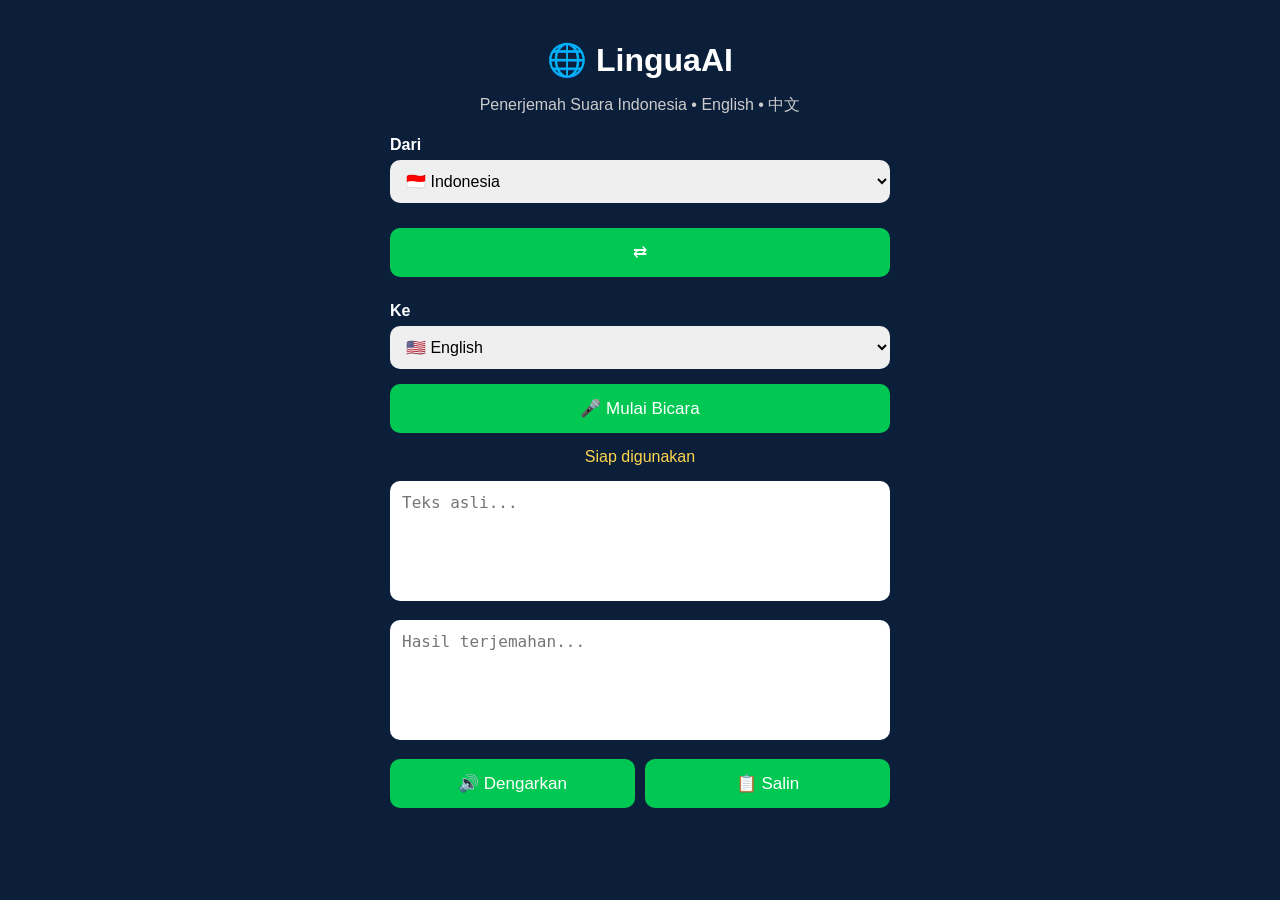
==== index.html @ 571e1ab4 "Versi awal LinguaAI" ====
<!DOCTYPE html>
<html lang="id">
<head>
<meta charset="UTF-8">
<meta name="viewport" content="width=device-width, initial-scale=1.0">
<title>LinguaAI</title>

<link rel="manifest" href="manifest.json">
<link rel="stylesheet" href="style.css">

<meta name="theme-color" content="#0B1F3A">
</head>

<body>

<div class="container">

<h1>🌐 LinguaAI</h1>
<p>Penerjemah Suara Indonesia • English • 中文</p>

<div class="row">
<label>Dari</label>
<select id="fromLang">
<option value="id">🇮🇩 Indonesia</option>
<option value="en">🇺🇸 English</option>
<option value="zh">🇨🇳 中文</option>
</select>
</div>

<div class="swap">
<button id="swapBtn">⇄</button>
</div>

<div class="row">
<label>Ke</label>
<select id="toLang">
<option value="en">🇺🇸 English</option>
<option value="id">🇮🇩 Indonesia</option>
<option value="zh">🇨🇳 中文</option>
</select>
</div>

<button id="micBtn">🎤 Mulai Bicara</button>

<div id="status">Siap digunakan</div>

<textarea id="sourceText" placeholder="Teks asli..." readonly></textarea>

<textarea id="translatedText" placeholder="Hasil terjemahan..." readonly></textarea>

<div class="buttons">
<button id="speakBtn">🔊 Dengarkan</button>
<button id="copyBtn">📋 Salin</button>
</div>

</div>

<script src="app.js"></script>

</body>
</html>
---- style.css ----
body{
    margin:0;
    padding:20px;
    font-family:Arial,sans-serif;
    background:#0B1F3A;
    color:#fff;
}

.container{
    max-width:500px;
    margin:auto;
}

h1{
    text-align:center;
    margin-bottom:5px;
}

p{
    text-align:center;
    color:#ccc;
    margin-bottom:20px;
}

label{
    display:block;
    margin-bottom:6px;
    font-weight:bold;
}

select{
    width:100%;
    padding:12px;
    border:none;
    border-radius:10px;
    margin-bottom:15px;
    font-size:16px;
}

.swap{
    text-align:center;
    margin:10px 0;
}

button{
    width:100%;
    padding:14px;
    border:none;
    border-radius:10px;
    background:#00C853;
    color:#fff;
    font-size:17px;
    cursor:pointer;
    margin-bottom:15px;
}

button:hover{
    opacity:.9;
}

#status{
    text-align:center;
    margin-bottom:15px;
    color:#FFD54F;
}

textarea{
    width:100%;
    height:120px;
    border:none;
    border-radius:10px;
    padding:12px;
    font-size:16px;
    margin-bottom:15px;
    resize:none;
    box-sizing:border-box;
}

.buttons{
    display:flex;
    gap:10px;
}

.buttons button{
    flex:1;
}
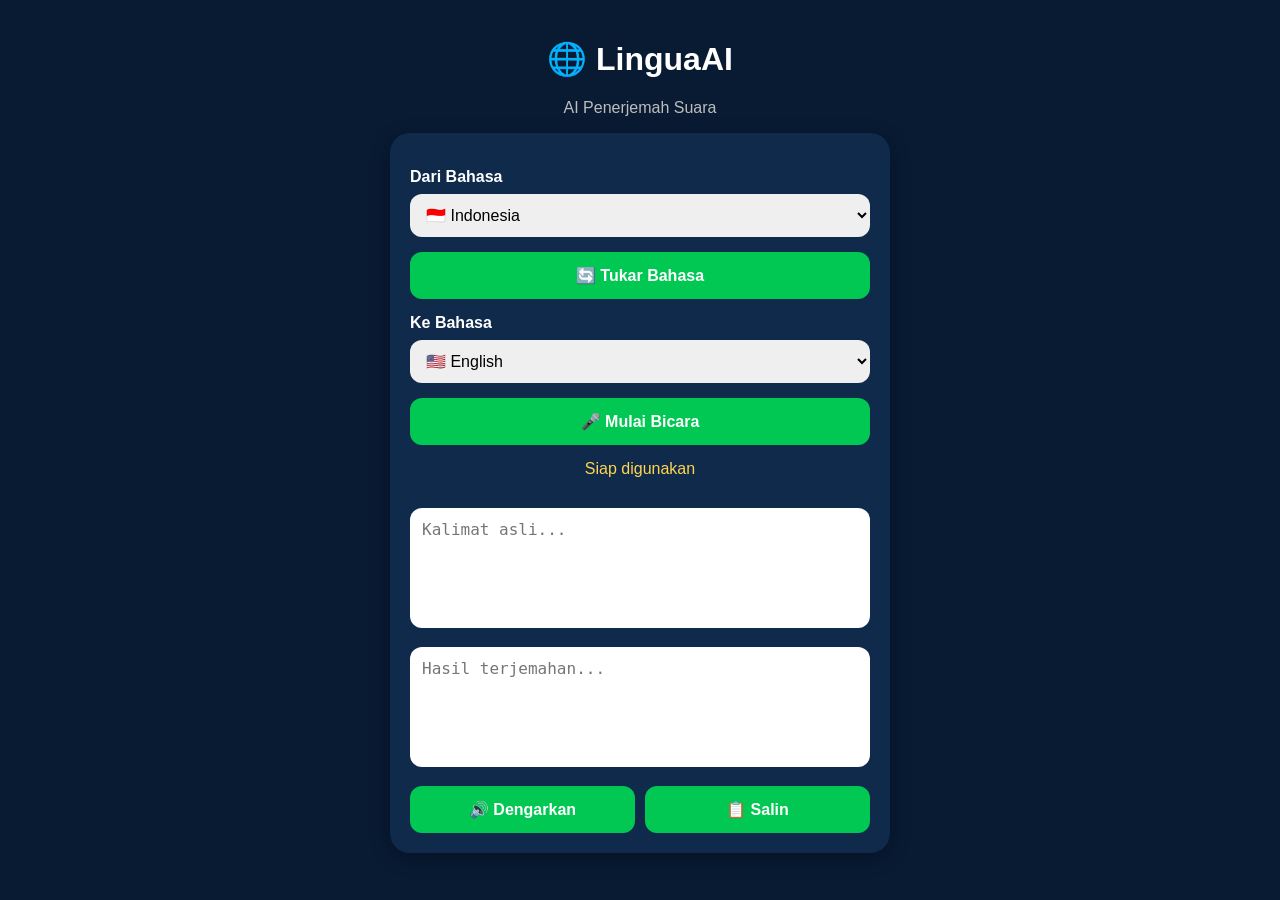
==== commit b4838659: "LinguaAI v1.0.1 UI dan voice dasar" ====
--- a/index.html
+++ b/index.html
@@ -1,14 +1,16 @@
 <!DOCTYPE html>
 <html lang="id">
+
 <head>
 <meta charset="UTF-8">
 <meta name="viewport" content="width=device-width, initial-scale=1.0">
+
 <title>LinguaAI</title>
 
-<link rel="manifest" href="manifest.json">
 <link rel="stylesheet" href="style.css">
 
-<meta name="theme-color" content="#0B1F3A">
+<link rel="manifest" href="manifest.json">
+
 </head>
 
 <body>
@@ -16,46 +18,83 @@
 <div class="container">
 
 <h1>🌐 LinguaAI</h1>
-<p>Penerjemah Suara Indonesia • English • 中文</p>
 
-<div class="row">
-<label>Dari</label>
+<p>AI Penerjemah Suara</p>
+
+
+<div class="card">
+
+<label>Dari Bahasa</label>
+
 <select id="fromLang">
+
 <option value="id">🇮🇩 Indonesia</option>
+
 <option value="en">🇺🇸 English</option>
-<option value="zh">🇨🇳 中文</option>
+
+<option value="zh">🇨🇳 Mandarin</option>
+
 </select>
+
+
+<button id="swapBtn">
+🔄 Tukar Bahasa
+</button>
+
+
+<label>Ke Bahasa</label>
+
+<select id="toLang">
+
+<option value="en">🇺🇸 English</option>
+
+<option value="id">🇮🇩 Indonesia</option>
+
+<option value="zh">🇨🇳 Mandarin</option>
+
+</select>
+
+
+<button id="micBtn">
+🎤 Mulai Bicara
+</button>
+
+
+<div id="status">
+Siap digunakan
 </div>
 
-<div class="swap">
-<button id="swapBtn">⇄</button>
+
+<textarea id="sourceText"
+placeholder="Kalimat asli...">
+</textarea>
+
+
+<textarea id="translatedText"
+placeholder="Hasil terjemahan...">
+</textarea>
+
+
+<div class="buttons">
+
+<button id="speakBtn">
+🔊 Dengarkan
+</button>
+
+<button id="copyBtn">
+📋 Salin
+</button>
+
 </div>
 
-<div class="row">
-<label>Ke</label>
-<select id="toLang">
-<option value="en">🇺🇸 English</option>
-<option value="id">🇮🇩 Indonesia</option>
-<option value="zh">🇨🇳 中文</option>
-</select>
-</div>
 
-<button id="micBtn">🎤 Mulai Bicara</button>
-
-<div id="status">Siap digunakan</div>
-
-<textarea id="sourceText" placeholder="Teks asli..." readonly></textarea>
-
-<textarea id="translatedText" placeholder="Hasil terjemahan..." readonly></textarea>
-
-<div class="buttons">
-<button id="speakBtn">🔊 Dengarkan</button>
-<button id="copyBtn">📋 Salin</button>
 </div>
 
 </div>
 
+
 <script src="app.js"></script>
 
 </body>
+
 </html>
--- a/style.css
+++ b/style.css
@@ -1,9 +1,14 @@
+*{
+    box-sizing:border-box;
+}
+
 body{
     margin:0;
     padding:20px;
-    font-family:Arial,sans-serif;
-    background:#0B1F3A;
-    color:#fff;
+    min-height:100vh;
+    font-family:Arial, sans-serif;
+    background:#081b33;
+    color:white;
 }
 
 .container{
@@ -13,74 +18,83 @@
 
 h1{
     text-align:center;
-    margin-bottom:5px;
+    margin-top:20px;
 }
 
 p{
     text-align:center;
-    color:#ccc;
-    margin-bottom:20px;
+    color:#bdbdbd;
 }
+
+
+.card{
+    background:#102a4c;
+    padding:20px;
+    border-radius:20px;
+    box-shadow:0 5px 20px rgba(0,0,0,0.3);
+}
+
 
 label{
     display:block;
-    margin-bottom:6px;
+    margin-top:15px;
+    margin-bottom:8px;
     font-weight:bold;
 }
+
 
 select{
     width:100%;
     padding:12px;
+    border-radius:12px;
     border:none;
-    border-radius:10px;
-    margin-bottom:15px;
     font-size:16px;
 }
 
-.swap{
-    text-align:center;
-    margin:10px 0;
-}
 
 button{
     width:100%;
+    margin-top:15px;
     padding:14px;
     border:none;
-    border-radius:10px;
-    background:#00C853;
-    color:#fff;
-    font-size:17px;
-    cursor:pointer;
-    margin-bottom:15px;
+    border-radius:12px;
+    background:#00c853;
+    color:white;
+    font-size:16px;
+    font-weight:bold;
 }
 
-button:hover{
-    opacity:.9;
+
+button:active{
+    transform:scale(0.98);
 }
+
 
 #status{
     text-align:center;
-    margin-bottom:15px;
-    color:#FFD54F;
+    margin:15px 0;
+    color:#ffd54f;
 }
+
 
 textarea{
     width:100%;
     height:120px;
+    margin-top:15px;
+    padding:12px;
+    border-radius:12px;
     border:none;
-    border-radius:10px;
-    padding:12px;
     font-size:16px;
-    margin-bottom:15px;
     resize:none;
-    box-sizing:border-box;
 }
+
 
 .buttons{
     display:flex;
     gap:10px;
 }
 
+
 .buttons button{
     flex:1;
 }
